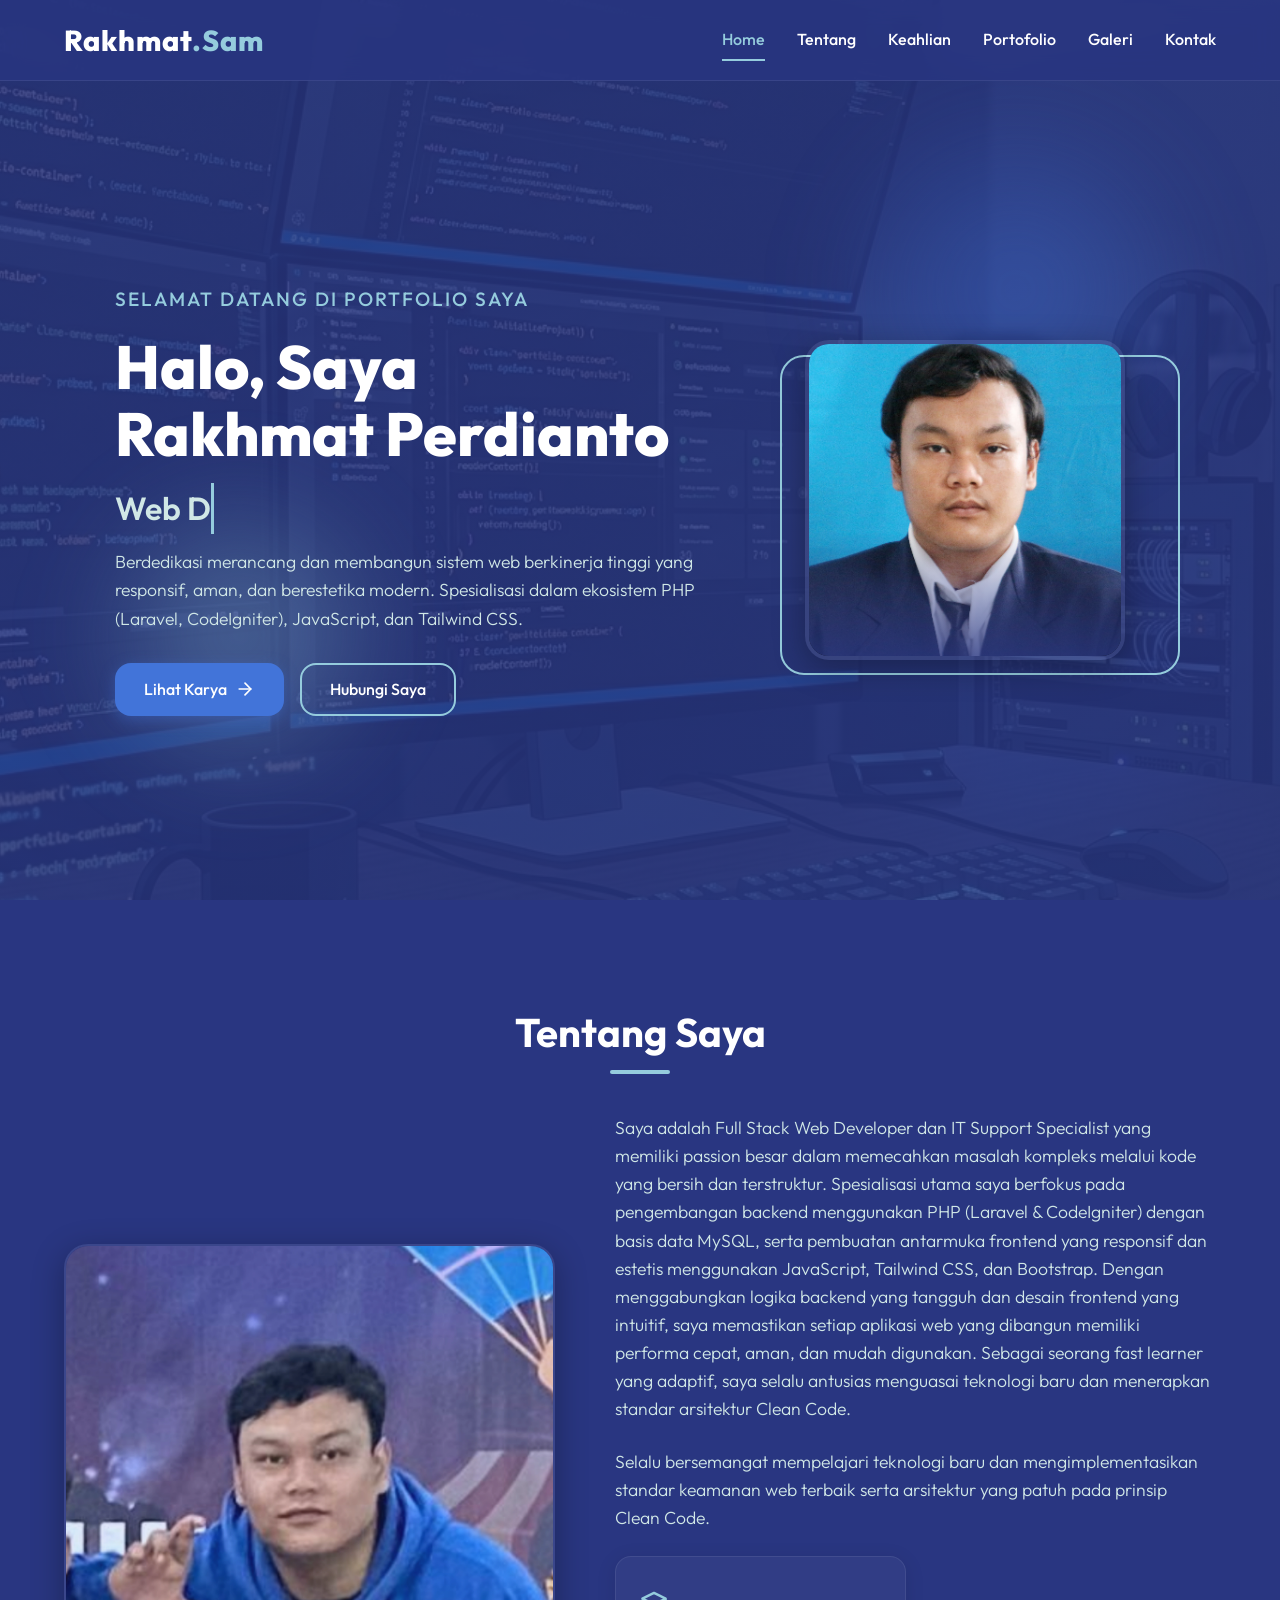
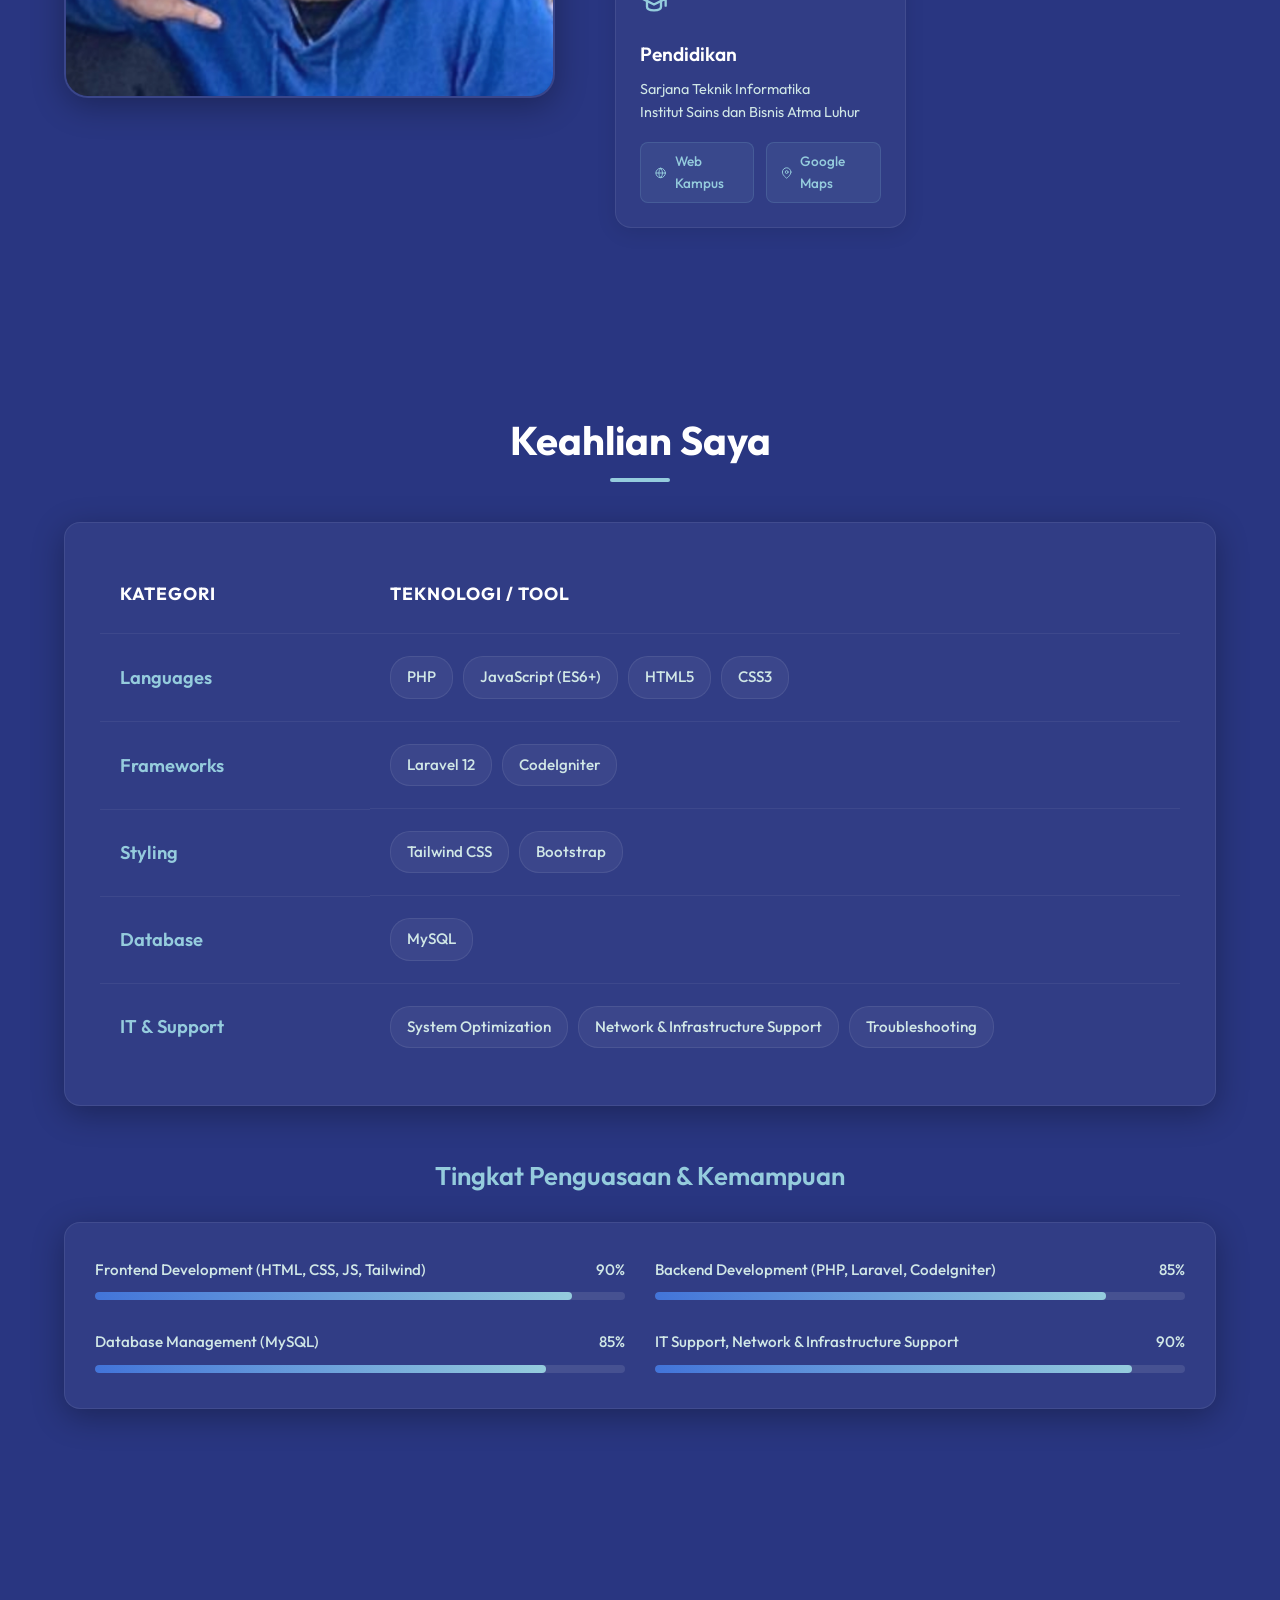
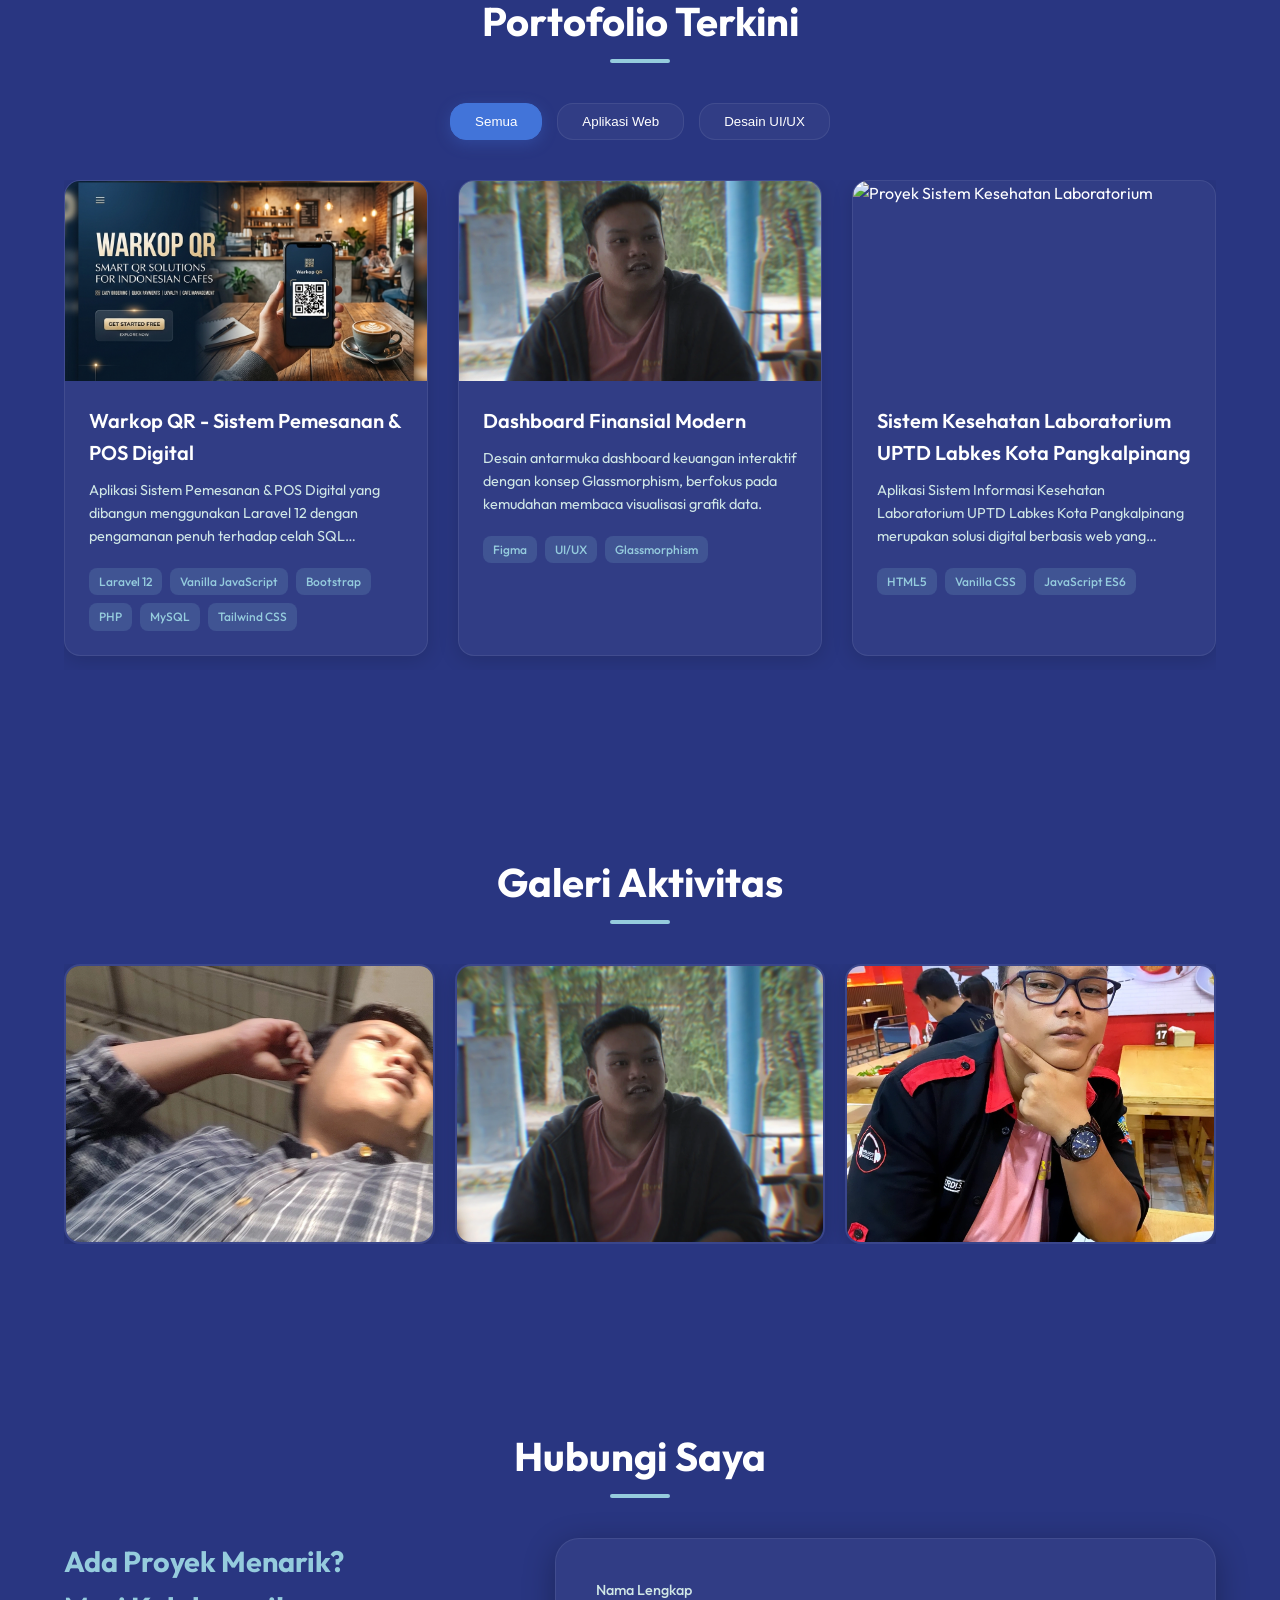
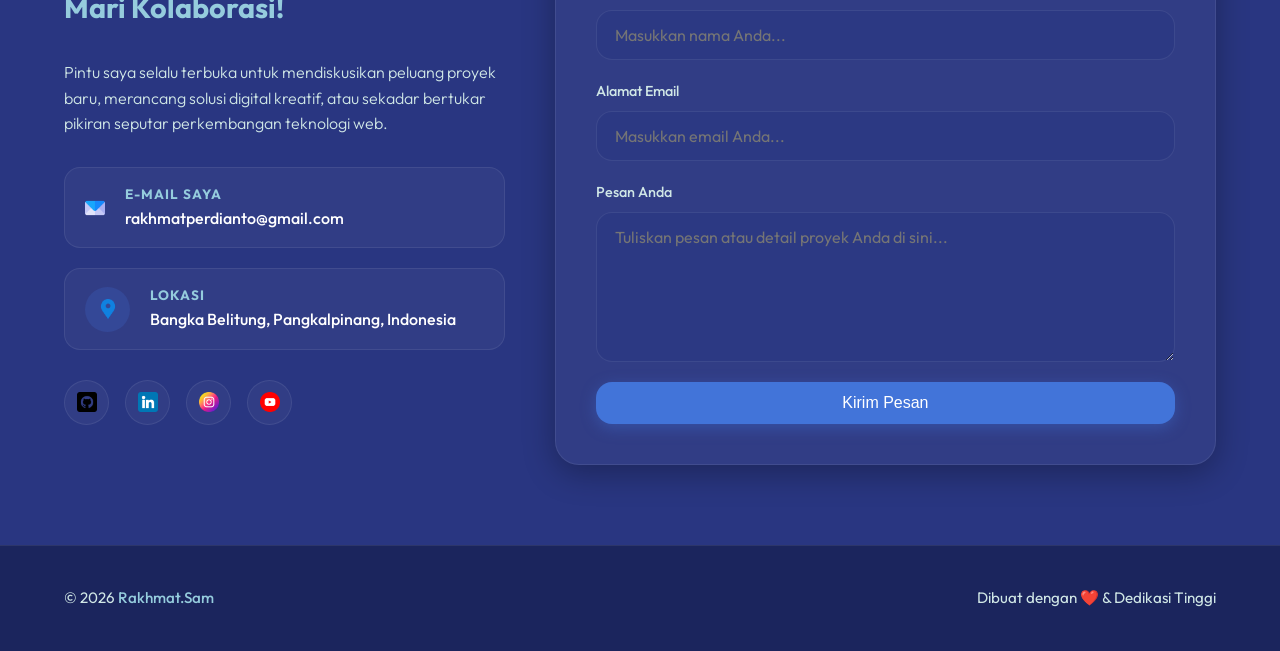
==== index.html @ f52a186e "Portfolio" ====
<!DOCTYPE html>
<html lang="id">

<head>
  <meta charset="UTF-8">
  <meta name="viewport" content="width=device-width, initial-scale=1.0">
  <title>Rakhmat Perdianto | Portfolio Premium</title>
  <meta name="description"
    content="Portfolio Web Profesional Fajar Santoso - Web Developer & UI/UX Designer dengan fokus pada pembuatan website interaktif, responsif, dan bernilai seni tinggi.">

  <!-- Referensi Stylesheet -->
  <link rel="stylesheet" href="style.css">
</head>

<body>

  <!-- ========================================================================
       HEADER / NAVIGATION BAR
       ======================================================================== -->
  <header class="navbar">
    <div class="container nav-container">
      <a href="#hero" class="nav-brand">Rakhmat<span>.Sam</span></a>

      <button class="menu-toggle" aria-label="Toggle navigation menu">
        <span></span>
        <span></span>
        <span></span>
      </button>

      <nav class="nav-links">
        <a href="#hero" class="nav-link active">Home</a>
        <a href="#about" class="nav-link">Tentang</a>
        <a href="#skills" class="nav-link">Keahlian</a>
        <a href="#portfolio" class="nav-link">Portofolio</a>
        <a href="#gallery" class="nav-link">Galeri</a>
        <a href="#contact" class="nav-link">Kontak</a>
      </nav>
    </div>
  </header>

  <main>
    <!-- ========================================================================
         HERO SECTION
         ======================================================================== -->
    <section id="hero" class="hero-section">
      <div class="hero-bg-glow-1"></div>
      <div class="hero-bg-glow-2"></div>

      <div class="container hero-content">
        <div class="hero-text">
          <span class="hero-greeting">Selamat Datang Di Portfolio Saya</span>
          <h1 class="hero-title">Halo, Saya<br>Rakhmat Perdianto</h1>

          <div class="hero-type-wrapper">
            <span class="typewriter"></span>
          </div>

          <p class="hero-subtitle">
            Berdedikasi merancang dan membangun sistem web berkinerja tinggi yang responsif, aman, dan berestetika
            modern. Spesialisasi dalam ekosistem PHP (Laravel, CodeIgniter), JavaScript, dan Tailwind CSS.
          </p>

          <div class="btn-group">
            <a href="#portfolio" class="btn btn-primary">
              Lihat Karya
              <svg width="20" height="20" viewBox="0 0 24 24" fill="none" stroke="currentColor" stroke-width="2"
                stroke-linecap="round" stroke-linejoin="round">
                <line x1="5" y1="12" x2="19" y2="12"></line>
                <polyline points="12 5 19 12 12 19"></polyline>
              </svg>
            </a>
            <a href="#contact" class="btn btn-outline">Hubungi Saya</a>
          </div>
        </div>

        <div class="hero-image-container">
          <div class="hero-image-wrapper">
            <!-- Foto Pribadi Utama -->
            <img src="foto_pribadi/2211500030.jpg" alt="Fajar Santoso - Foto Utama" class="hero-image" loading="eager">
          </div>
          <div class="hero-image-card-accent"></div>
        </div>
      </div>
    </section>

    <!-- ========================================================================
         ABOUT ME SECTION
         ======================================================================== -->
    <section id="about" class="section">
      <div class="container">
        <h2 class="section-title">Tentang Saya</h2>

        <div class="about-grid">
          <div class="about-img-wrapper">
            <!-- Foto Pribadi Pendukung 1 -->
            <img src="foto_pribadi/IMG_20250803_075342_629.webp" alt="Fajar Santoso - Foto Tentang Saya"
              class="about-image" loading="lazy">
          </div>

          <div class="about-details">
            <p class="about-desc">
              Saya adalah Full Stack Web Developer dan IT Support Specialist yang memiliki passion besar dalam
              memecahkan
              masalah kompleks melalui kode yang bersih dan terstruktur.

              Spesialisasi utama saya berfokus pada pengembangan backend menggunakan PHP (Laravel & CodeIgniter) dengan
              basis data MySQL, serta pembuatan antarmuka frontend yang responsif dan estetis menggunakan JavaScript,
              Tailwind CSS, dan Bootstrap.

              Dengan menggabungkan logika backend yang tangguh dan desain frontend yang intuitif, saya memastikan setiap
              aplikasi web yang dibangun memiliki performa cepat, aman, dan mudah digunakan. Sebagai seorang fast
              learner
              yang adaptif, saya selalu antusias menguasai teknologi baru dan menerapkan standar arsitektur Clean Code.
            </p>
            <p class="about-desc">
              Selalu bersemangat mempelajari teknologi baru dan mengimplementasikan standar keamanan web terbaik serta
              arsitektur yang patuh pada prinsip Clean Code.
            </p>

            <div class="info-cards">
              <div class="info-card">
                <div class="info-card-icon">
                  <svg width="28" height="28" viewBox="0 0 24 24" fill="none" stroke="currentColor" stroke-width="2"
                    stroke-linecap="round" stroke-linejoin="round">
                    <path d="M22 10v6M2 10l10-5 10 5-10 5z"></path>
                    <path d="M6 12v5c0 2 2 3 6 3s6-1 6-3v-5"></path>
                  </svg>
                </div>
                <h4>Pendidikan</h4>
                <p>Sarjana Teknik Informatika<br>Institut Sains dan Bisnis Atma Luhur</p>
                <div class="card-action-links">
                  <a href="https://www.atmaluhur.ac.id/" target="_blank" rel="noopener" class="btn-card-action">
                    <svg width="14" height="14" viewBox="0 0 24 24" fill="none" stroke="currentColor" stroke-width="2"
                      stroke-linecap="round" stroke-linejoin="round">
                      <circle cx="12" cy="12" r="10"></circle>
                      <line x1="2" y1="12" x2="22" y2="12"></line>
                      <path
                        d="M12 2a15.3 15.3 0 0 1 4 10 15.3 15.3 0 0 1-4 10 15.3 15.3 0 0 1-4-10 15.3 15.3 0 0 1 4-10z">
                      </path>
                    </svg>
                    Web Kampus
                  </a>
                  <a href="https://maps.app.goo.gl/hJBB8g4uRp77BDDi9?g_st=ac" target="_blank" rel="noopener"
                    class="btn-card-action">
                    <svg width="14" height="14" viewBox="0 0 24 24" fill="none" stroke="currentColor" stroke-width="2"
                      stroke-linecap="round" stroke-linejoin="round">
                      <path d="M21 10c0 7-9 13-9 13s-9-6-9-13a9 9 0 0 1 18 0z"></path>
                      <circle cx="12" cy="10" r="3"></circle>
                    </svg>
                    Google Maps
                  </a>
                </div>
              </div>
            </div>
          </div>
        </div>
      </div>
    </section>

    <!-- ========================================================================
         SKILLS SECTION
         ======================================================================== -->
    <section id="skills" class="section">
      <div class="container">
        <h2 class="section-title">Keahlian Saya</h2>

        <div class="skills-table-wrapper">
          <table class="skills-table">
            <thead>
              <tr>
                <th>Kategori</th>
                <th>Teknologi / Tool</th>
              </tr>
            </thead>
            <tbody>
              <tr>
                <td class="skill-category">Languages</td>
                <td class="skill-tools">
                  <span class="skill-badge">PHP</span>
                  <span class="skill-badge">JavaScript (ES6+)</span>
                  <span class="skill-badge">HTML5</span>
                  <span class="skill-badge">CSS3</span>
                </td>
              </tr>
              <tr>
                <td class="skill-category">Frameworks</td>
                <td class="skill-tools">
                  <span class="skill-badge">Laravel 12</span>
                  <span class="skill-badge">CodeIgniter</span>
                </td>
              </tr>
              <tr>
                <td class="skill-category">Styling</td>
                <td class="skill-tools">
                  <span class="skill-badge">Tailwind CSS</span>
                  <span class="skill-badge">Bootstrap</span>
                </td>
              </tr>
              <tr>
                <td class="skill-category">Database</td>
                <td class="skill-tools">
                  <span class="skill-badge">MySQL</span>
                </td>
              </tr>
              <tr>
                <td class="skill-category">IT & Support</td>
                <td class="skill-tools">
                  <span class="skill-badge">System Optimization</span>
                  <span class="skill-badge">Network & Infrastructure Support</span>
                  <span class="skill-badge">Troubleshooting</span>
                </td>
              </tr>
            </tbody>
          </table>
        </div>

        <!-- Sub-bagian 2: Tingkat Penguasaan & Kemampuan (Progress Bar kustom) -->
        <h3 class="skills-subtitle"
          style="margin-top: 50px; margin-bottom: 25px; font-size: 1.6rem; text-align: center; color: var(--accent); font-weight: 600;">
          Tingkat Penguasaan &amp; Kemampuan</h3>

        <div class="skills-progress-grid">
          <div class="skill-item">
            <div class="skill-info">
              <span>Frontend Development (HTML, CSS, JS, Tailwind)</span>
              <span>90%</span>
            </div>
            <div class="skill-bar">
              <div class="skill-progress" data-width="90%"></div>
            </div>
          </div>

          <div class="skill-item">
            <div class="skill-info">
              <span>Backend Development (PHP, Laravel, CodeIgniter)</span>
              <span>85%</span>
            </div>
            <div class="skill-bar">
              <div class="skill-progress" data-width="85%"></div>
            </div>
          </div>

          <div class="skill-item">
            <div class="skill-info">
              <span>Database Management (MySQL)</span>
              <span>85%</span>
            </div>
            <div class="skill-bar">
              <div class="skill-progress" data-width="85%"></div>
            </div>
          </div>

          <div class="skill-item">
            <div class="skill-info">
              <span>IT Support, Network &amp; Infrastructure Support</span>
              <span>90%</span>
            </div>
            <div class="skill-bar">
              <div class="skill-progress" data-width="90%"></div>
            </div>
          </div>
        </div>
      </div>
    </section>

    <!-- ========================================================================
         PORTFOLIO SECTION
         ======================================================================== -->
    <section id="portfolio" class="section">
      <div class="container">
        <h2 class="section-title">Portofolio Terkini</h2>

        <!-- Tombol Penyaring Kategori -->
        <div class="filter-container">
          <button class="filter-btn active" data-filter="all">Semua</button>
          <button class="filter-btn" data-filter="web">Aplikasi Web</button>
          <button class="filter-btn" data-filter="design">Desain UI/UX</button>
        </div>

        <!-- Grid Portofolio Wrapper dengan Overflow Aman -->
        <div class="portfolio-grid-wrapper">
          <div class="portfolio-grid">
            <!-- Kartu Proyek 1 -->
            <a href="project-detail.html?project=warkop-qr" class="portfolio-card show" data-category="web">
              <div class="portfolio-img-wrapper">
                <!-- Foto Pribadi Alternatif Web Projek 1 -->
                <img src="foto_pribadi/readme_banner.png" alt="Proyek Web E-Commerce" loading="lazy">
              </div>
              <div class="portfolio-info">
                <h3>Warkop QR - Sistem Pemesanan & POS Digital</h3>
                <p>Aplikasi Sistem Pemesanan & POS Digital yang dibangun menggunakan Laravel 12 dengan pengamanan penuh
                  terhadap
                  celah SQL Injection, CSRF Protection, Request Validation.</p>
                <div class="project-tags">
                  <span class="project-tag">Laravel 12</span>
                  <span class="project-tag">Vanilla JavaScript</span>
                  <span class="project-tag">Bootstrap</span>
                  <span class="project-tag">PHP</span>
                  <span class="project-tag">MySQL</span>
                  <span class="project-tag">Tailwind CSS</span>
                </div>
              </div>
            </a>

            <!-- Kartu Proyek 2 -->
            <a href="project-detail.html?project=dashboard-finansial" class="portfolio-card show"
              data-category="design">
              <div class="portfolio-img-wrapper">
                <!-- Foto Pribadi Alternatif UI Design 1 -->
                <img src="foto_pribadi/IMG_20260226_045149_015.webp" alt="Proyek UI/UX Dashboard Keuangan"
                  loading="lazy">
              </div>
              <div class="portfolio-info">
                <h3>Dashboard Finansial Modern</h3>
                <p>Desain antarmuka dashboard keuangan interaktif dengan konsep Glassmorphism, berfokus pada kemudahan
                  membaca visualisasi grafik data.</p>
                <div class="project-tags">
                  <span class="project-tag">Figma</span>
                  <span class="project-tag">UI/UX</span>
                  <span class="project-tag">Glassmorphism</span>
                </div>
              </div>
            </a>

            <!-- Kartu Proyek 3 -->
            <a href="project-detail.html?project=portal-berita" class="portfolio-card show" data-category="web">
              <div class="portfolio-img-wrapper">
                <!-- Foto Pribadi Alternatif Web Projek 2 -->
                <img src="foto_pribadi/halaman login.png" alt="Proyek Sistem Kesehatan Laboratorium" loading="lazy">
              </div>
              <div class="portfolio-info">
                <h3>Sistem Kesehatan Laboratorium UPTD Labkes Kota Pangkalpinang</h3>
                <p>Aplikasi Sistem Informasi Kesehatan Laboratorium UPTD Labkes Kota Pangkalpinang merupakan solusi
                  digital berbasis web yang dirancang untuk mengintegrasikan dan mengoptimalkan seluruh alur pelayanan
                  laboratorium kesehatan masyarakat. Sistem ini mengotomatisasi proses bisnis mulai dari pendaftaran
                  pasien/sampel, validasi spesimen, pemrosesan hasil pemeriksaan medis maupun laboratorium lingkungan,
                  hingga penerbitan Surat Hasil Pemeriksaan (LHP) secara akurat dan efisien. Dengan transparansi data
                  dan tata kelola yang terstruktur, aplikasi ini hadir untuk memangkas waktu tunggu, meminimalisir
                  risiko human error, serta meningkatkan mutu pelayanan publik kesehatan bagi masyarakat Kota
                  Pangkalpinang</p>
                <div class="project-tags">
                  <span class="project-tag">HTML5</span>
                  <span class="project-tag">Vanilla CSS</span>
                  <span class="project-tag">JavaScript ES6</span>
                </div>
              </div>
            </a>
          </div>
        </div>
      </div>
    </section>

    <!-- ========================================================================
         GALLERY SECTION (Foto Pribadi Tambahan & Interaktif)
         ======================================================================== -->
    <section id="gallery" class="section">
      <div class="container">
        <h2 class="section-title">Galeri Aktivitas</h2>

        <div class="gallery-grid-wrapper">
          <div class="gallery-grid">
            <!-- Galeri 1 -->
            <div class="gallery-item">
              <img src="foto_pribadi/IMG_20250705_055235_450.webp" alt="Fokus Kerja di Ruang Kreatif"
                class="gallery-img" loading="lazy">
              <div class="gallery-overlay">
                <p>Fokus Kerja di Ruang Kreatif</p>
              </div>
            </div>

            <!-- Galeri 2 -->
            <div class="gallery-item">
              <img src="foto_pribadi/IMG_20260226_045149_015.webp" alt="Menyusun Konsep Desain Antarmuka"
                class="gallery-img" loading="lazy">
              <div class="gallery-overlay">
                <p>Menyusun Konsep Desain Antarmuka</p>
              </div>
            </div>

            <!-- Galeri 3 -->
            <div class="gallery-item">
              <img src="foto_pribadi/IMG_20260315_021228_744.webp" alt="Eksperimen Pemrograman Berkelanjutan"
                class="gallery-img" loading="lazy">
              <div class="gallery-overlay">
                <p>Eksperimen Pemrograman Berkelanjutan</p>
              </div>
            </div>
          </div>
        </div>
      </div>
    </section>

    <!-- ========================================================================
         CONTACT SECTION
         ======================================================================== -->
    <section id="contact" class="section">
      <div class="container">
        <h2 class="section-title">Hubungi Saya</h2>

        <div class="contact-grid">
          <div class="contact-info">
            <h3 class="contact-info-title">Ada Proyek Menarik?<br>Mari Kolaborasi!</h3>
            <p class="contact-info-desc">
              Pintu saya selalu terbuka untuk mendiskusikan peluang proyek baru, merancang solusi digital kreatif, atau
              sekadar bertukar pikiran seputar perkembangan teknologi web.
            </p>

            <div class="contact-details">
              <div class="contact-detail-item">
                <img src="foto_pribadi/email.png" alt="Email" width="20" height="20" style="object-fit: contain;">
                <div class="contact-detail-text">
                  <a href="mailto:rakhmatperdianto@gmail.com" class="contact-detail-text">
                    <h5>E-mail Saya</h5>
                    <p>rakhmatperdianto@gmail.com</p>
                  </a>
                </div>
              </div>

              <div class="contact-detail-item">
                <div class="contact-detail-icon">
                  <img src="foto_pribadi/placeholder.png" alt="Lokasi" width="20" height="20"
                    style="object-fit: contain;">
                </div>
                <div class="location-links">
                  <a href="https://maps.app.goo.gl/MPfGCjgRLdBZgHBcA?g_st=ac" class="contact-detail-text">
                    <h5>Lokasi</h5>
                    <p>Bangka Belitung, Pangkalpinang, Indonesia</p>
                  </a>
                </div>
              </div>
            </div>

            <!-- Sosial Media Link -->
            <div class="social-links">
              <a href="https://github.com/" class="social-icon" aria-label="GitHub">
                <img src="foto_pribadi/github.png" alt="Github" width="20" height="20" style="object-fit: contain;">
              </a>
              <a href="#" class="social-icon" aria-label="LinkedIn">
                <img src="foto_pribadi/linkedin.png" alt="Linkedin" width="20" height="20" style="object-fit: contain;">
              </a>
              <a href="https://www.instagram.com/rhqmat_?igsh=MWM5MGdmaTc5aG1kMA==" class="social-icon"
                aria-label="Instagram">
                <img src="foto_pribadi/instagram.png" alt="Instagram" width="20" height="20"
                  style="object-fit: contain;">
              </a>
              <a href="https://youtube.com/@rakhmatperdianto7616?si=sywZYvvMX5NpZPnY" class="social-icon"
                aria-label="Youtube">
                <img src="foto_pribadi/youtube.png" alt="Youtube" width="20" height="20" style="object-fit: contain;">
              </a>
            </div>
          </div>

          <div class="contact-form-wrapper">
            <form class="contact-form">
              <div class="form-group">
                <label for="name">Nama Lengkap</label>
                <input type="text" id="name" class="form-control" placeholder="Masukkan nama Anda..." required>
              </div>

              <div class="form-group">
                <label for="email">Alamat Email</label>
                <input type="email" id="email" class="form-control" placeholder="Masukkan email Anda..." required>
              </div>

              <div class="form-group">
                <label for="message">Pesan Anda</label>
                <textarea id="message" class="form-control"
                  placeholder="Tuliskan pesan atau detail proyek Anda di sini..." required></textarea>
              </div>
              <button type="submit" class="btn btn-primary btn-submit">Kirim Pesan</button>
            </form>
          </div>
        </div>
      </div>
    </section>
  </main>

  <!-- ========================================================================
       FOOTER
       ======================================================================== -->
  <footer>
    <div class="container footer-content">
      <p class="footer-text">&copy; 2026 <span>Rakhmat.Sam</span></p>
      <p class="footer-text">Dibuat dengan ❤️ &amp; Dedikasi Tinggi</p>
    </div>
  </footer>

  <!-- Referensi Script JS -->
  <script src="script.js"></script>
</body>

</html>
---- style.css ----
@import url('https://fonts.googleapis.com/css2?family=Outfit:wght@300;400;500;600;700;800&display=swap');

/* ========================================================================
   DESAIN SISTEM & VARIABEL UTAMA
   ======================================================================== */
:root {
  --primary: #293681;
  --primary-rgb: 41, 54, 129;
  --secondary: #4274D9;
  --secondary-rgb: 66, 116, 217;
  --accent: #95CCDD;
  --accent-rgb: 149, 204, 221;
  --light: #D0E7E6;
  --light-rgb: 208, 231, 230;
  --white: #ffffff;
  --white-rgb: 255, 255, 255;
  --dark-blue: #0f153a;
  --dark-blue-rgb: 15, 21, 58;
  --card-bg: rgba(255, 255, 255, 0.04);
  --card-border: rgba(255, 255, 255, 0.08);
  --font-main: 'Outfit', sans-serif;
  --transition: all 0.3s cubic-bezier(0.4, 0, 0.2, 1);
  --border-radius-sm: 8px;
  --border-radius-md: 16px;
  --border-radius-lg: 24px;
  --box-shadow: 0 8px 32px 0 rgba(0, 0, 0, 0.3);
}

/* Reset Dasar */
*, *::before, *::after {
  box-sizing: border-box;
  margin: 0;
  padding: 0;
}

html {
  scroll-behavior: smooth;
  scroll-padding-top: 80px;
}

body {
  font-family: var(--font-main);
  background-color: var(--primary);
  background-image: linear-gradient(rgba(41, 54, 129, 0.85), rgba(41, 54, 129, 0.85)), url('foto_pribadi/latar_belakang_portfolio.png');
  background-size: cover;
  background-position: center;
  background-attachment: fixed;
  background-repeat: no-repeat;
  color: var(--white);
  line-height: 1.6;
  overflow-x: hidden;
}

a {
  text-decoration: none;
  color: inherit;
  transition: var(--transition);
}

ul {
  list-style: none;
}

img {
  max-width: 100%;
  height: auto;
  display: block;
}

/* Scrollbar Kustom */
::-webkit-scrollbar {
  width: 8px;
}
::-webkit-scrollbar-track {
  background: var(--primary);
}
::-webkit-scrollbar-thumb {
  background: var(--secondary);
  border-radius: var(--border-radius-sm);
}
::-webkit-scrollbar-thumb:hover {
  background: var(--accent);
}

/* Utilitas Global */
.container {
  max-width: 1200px;
  margin: 0 auto;
  padding: 0 24px;
}

.section {
  padding: 100px 0 80px 0;
}

.section-title {
  font-size: 2.5rem;
  font-weight: 700;
  text-align: center;
  margin-bottom: 50px;
  position: relative;
  color: var(--white);
}

.section-title::after {
  content: '';
  position: absolute;
  bottom: -10px;
  left: 50%;
  transform: translateX(-50%);
  width: 60px;
  height: 4px;
  background-color: var(--accent);
  border-radius: 2px;
}

.text-accent {
  color: var(--accent);
}

.btn {
  display: inline-flex;
  align-items: center;
  justify-content: center;
  padding: 12px 28px;
  font-weight: 500;
  border-radius: var(--border-radius-md);
  cursor: pointer;
  transition: var(--transition);
  font-size: 1rem;
  gap: 8px;
}

.btn-primary {
  background-color: var(--secondary);
  color: var(--white);
  border: 1px solid transparent;
  box-shadow: 0 4px 15px rgba(66, 116, 217, 0.4);
}

.btn-primary:hover {
  background-color: var(--accent);
  color: var(--dark-blue);
  box-shadow: 0 4px 15px rgba(149, 204, 221, 0.4);
  transform: translateY(-2px);
}

.btn-outline {
  background-color: transparent;
  color: var(--white);
  border: 2px solid var(--accent);
}

.btn-outline:hover {
  background-color: var(--accent);
  color: var(--dark-blue);
  transform: translateY(-2px);
}

/* ========================================================================
   NAVIGATION BAR
   ======================================================================== */
.navbar {
  position: fixed;
  top: 0;
  left: 0;
  width: 100%;
  background: rgba(41, 54, 129, 0.85);
  backdrop-filter: blur(12px);
  -webkit-backdrop-filter: blur(12px);
  border-bottom: 1px solid var(--card-border);
  z-index: 1000;
  transition: var(--transition);
}

.nav-container {
  display: flex;
  justify-content: space-between;
  align-items: center;
  height: 80px;
}

.nav-brand {
  font-size: 1.8rem;
  font-weight: 800;
  letter-spacing: 1px;
}

.nav-brand span {
  color: var(--accent);
}

.nav-links {
  display: flex;
  gap: 32px;
}

.nav-link {
  font-size: 1rem;
  font-weight: 500;
  position: relative;
  padding: 8px 0;
}

.nav-link::after {
  content: '';
  position: absolute;
  bottom: 0;
  left: 0;
  width: 0;
  height: 2px;
  background-color: var(--accent);
  transition: var(--transition);
}

.nav-link:hover::after,
.nav-link.active::after {
  width: 100%;
}

.nav-link:hover,
.nav-link.active {
  color: var(--accent);
}

.menu-toggle {
  display: none;
  flex-direction: column;
  gap: 6px;
  background: none;
  border: none;
  cursor: pointer;
  padding: 4px;
}

.menu-toggle span {
  display: block;
  width: 28px;
  height: 3px;
  background-color: var(--white);
  border-radius: 2px;
  transition: var(--transition);
}

/* ========================================================================
   HERO SECTION
   ======================================================================== */
.hero-section {
  min-height: 100vh;
  display: flex;
  align-items: center;
  position: relative;
  overflow: hidden;
  padding-top: 100px;
}

/* Ornamen Background */
.hero-bg-glow-1 {
  position: absolute;
  width: 400px;
  height: 400px;
  background: radial-gradient(circle, rgba(66, 116, 217, 0.4) 0%, rgba(0, 0, 0, 0) 70%);
  top: 10%;
  right: 5%;
  z-index: 1;
  pointer-events: none;
  filter: blur(40px);
}

.hero-bg-glow-2 {
  position: absolute;
  width: 350px;
  height: 350px;
  background: radial-gradient(circle, rgba(149, 204, 221, 0.35) 0%, rgba(0, 0, 0, 0) 70%);
  bottom: 10%;
  left: 5%;
  z-index: 1;
  pointer-events: none;
  filter: blur(40px);
}

.hero-content {
  display: grid;
  grid-template-columns: 1.2fr 0.8fr;
  align-items: center;
  gap: 50px;
  position: relative;
  z-index: 2;
}

.hero-text {
  display: flex;
  flex-direction: column;
  gap: 20px;
}

.hero-greeting {
  font-size: 1.2rem;
  font-weight: 500;
  color: var(--accent);
  letter-spacing: 2px;
  text-transform: uppercase;
}

.hero-title {
  font-size: 3.8rem;
  font-weight: 800;
  line-height: 1.1;
  color: var(--white);
}

.hero-type-wrapper {
  font-size: 2rem;
  font-weight: 600;
  height: 40px;
  display: flex;
  align-items: center;
}

.typewriter {
  border-right: 3px solid var(--accent);
  white-space: nowrap;
  animation: blink 0.75s step-end infinite;
  color: var(--light);
}

.hero-subtitle {
  font-size: 1.1rem;
  color: var(--light);
  max-width: 600px;
  font-weight: 300;
}

.btn-group {
  display: flex;
  gap: 16px;
  margin-top: 10px;
}

/* Foto Utama Hero */
.hero-image-container {
  display: flex;
  justify-content: center;
  align-items: center;
  position: relative;
}

.hero-image-wrapper {
  position: relative;
  width: 320px;
  height: 320px;
  border-radius: var(--border-radius-lg);
  overflow: hidden;
  box-shadow: var(--box-shadow);
  border: 4px solid var(--card-border);
}

.hero-image-wrapper::before {
  content: '';
  position: absolute;
  inset: 0;
  background: linear-gradient(to bottom, transparent 60%, rgba(41, 54, 129, 0.8) 100%);
  z-index: 1;
}

.hero-image {
  width: 100%;
  height: 100%;
  object-fit: cover;
  transition: var(--transition);
}

.hero-image-wrapper:hover .hero-image {
  transform: scale(1.08);
}

.hero-image-card-accent {
  position: absolute;
  width: 100%;
  height: 100%;
  border: 2px solid var(--accent);
  border-radius: var(--border-radius-lg);
  top: 15px;
  left: 15px;
  z-index: -1;
  transition: var(--transition);
}

.hero-image-container:hover .hero-image-card-accent {
  top: 8px;
  left: 8px;
}

/* ========================================================================
   ABOUT ME SECTION
   ======================================================================== */
.about-grid {
  display: grid;
  grid-template-columns: 0.9fr 1.1fr;
  gap: 60px;
  align-items: center;
}

.about-img-wrapper {
  position: relative;
  border-radius: var(--border-radius-lg);
  overflow: hidden;
  box-shadow: var(--box-shadow);
  border: 2px solid var(--card-border);
}

.about-img-wrapper::before {
  content: '';
  position: absolute;
  inset: 0;
  background: rgba(66, 116, 217, 0.15);
  transition: var(--transition);
}

.about-img-wrapper:hover::before {
  background: transparent;
}

.about-image {
  width: 100%;
  height: 450px;
  object-fit: cover;
}

.about-details {
  display: flex;
  flex-direction: column;
  gap: 24px;
}

.about-desc {
  font-size: 1.1rem;
  color: var(--light);
  font-weight: 300;
}

.info-cards {
  display: grid;
  grid-template-columns: repeat(2, 1fr);
  gap: 20px;
}

.info-card {
  background: var(--card-bg);
  border: 1px solid var(--card-border);
  padding: 24px;
  border-radius: var(--border-radius-md);
  box-shadow: 0 4px 20px rgba(0, 0, 0, 0.1);
  transition: var(--transition);
}

.info-card:hover {
  transform: translateY(-5px);
  border-color: var(--accent);
  background: rgba(255, 255, 255, 0.06);
}

.info-card-icon {
  font-size: 1.8rem;
  color: var(--accent);
  margin-bottom: 12px;
}

.info-card h4 {
  font-size: 1.2rem;
  font-weight: 600;
  margin-bottom: 8px;
}

.info-card p {
  font-size: 0.9rem;
  color: var(--light);
}

.card-action-links {
  display: flex;
  gap: 12px;
  margin-top: 18px;
}

.btn-card-action {
  display: inline-flex;
  align-items: center;
  gap: 8px;
  font-size: 0.85rem;
  font-weight: 500;
  color: var(--accent);
  background: rgba(149, 204, 221, 0.08);
  border: 1px solid rgba(149, 204, 221, 0.15);
  padding: 8px 14px;
  border-radius: var(--border-radius-sm);
  transition: var(--transition);
}

.btn-card-action svg {
  transition: var(--transition);
}

.btn-card-action:hover {
  background-color: var(--secondary);
  border-color: var(--secondary);
  color: var(--white);
  transform: translateY(-2px);
  box-shadow: 0 4px 12px rgba(66, 116, 217, 0.3);
}

.btn-card-action:hover svg {
  transform: scale(1.1);
}

/* ========================================================================
   SKILLS SECTION
   ======================================================================== */
/* ========================================================================
   SKILLS SECTION (Tabel Keahlian Premium)
   ======================================================================== */
.skills-table-wrapper {
  width: 100%;
  overflow-x: auto; /* Pengaman agar tabel tidak terpotong pada layar kecil */
  background: var(--card-bg);
  border: 1px solid var(--card-border);
  border-radius: var(--border-radius-md);
  padding: 35px;
  box-shadow: var(--box-shadow);
}

.skills-table {
  width: 100%;
  border-collapse: collapse;
  text-align: left;
}

.skills-table th, 
.skills-table td {
  padding: 22px 20px;
  border-bottom: 1px solid rgba(255, 255, 255, 0.06);
}

.skills-table th {
  font-size: 1.1rem;
  font-weight: 700;
  color: var(--white);
  text-transform: uppercase;
  letter-spacing: 1px;
  padding-bottom: 25px;
}

.skills-table tbody tr {
  opacity: 0;
  transform: translateY(20px);
  transition: opacity 0.6s cubic-bezier(0.4, 0, 0.2, 1), transform 0.6s cubic-bezier(0.4, 0, 0.2, 1);
}

.skills-table tbody tr.animate {
  opacity: 1;
  transform: translateY(0);
}

.skills-table tr:last-child td {
  border-bottom: none;
}

.skill-category {
  font-size: 1.15rem;
  font-weight: 600;
  color: var(--accent);
  width: 25%;
  white-space: nowrap;
}

.skill-tools {
  display: flex;
  flex-wrap: wrap;
  gap: 10px;
}

.skill-badge {
  background: rgba(255, 255, 255, 0.05);
  border: 1px solid rgba(255, 255, 255, 0.08);
  color: var(--light);
  padding: 8px 16px;
  border-radius: 20px; /* Sudut membulat yang konsisten */
  font-size: 0.95rem;
  font-weight: 500;
  transition: var(--transition);
  cursor: default;
}

.skill-badge:hover {
  background-color: var(--secondary);
  border-color: var(--secondary);
  color: var(--white);
  transform: translateY(-3px);
  box-shadow: 0 4px 15px rgba(66, 116, 217, 0.4);
}

/* Progress Bar Kustom */
.skills-progress-grid {
  display: grid;
  grid-template-columns: repeat(2, 1fr);
  gap: 30px;
  background: var(--card-bg);
  border: 1px solid var(--card-border);
  padding: 35px 30px;
  border-radius: var(--border-radius-md);
  box-shadow: var(--box-shadow);
}

.skill-item {
  display: flex;
  flex-direction: column;
  gap: 10px;
}

.skill-info {
  display: flex;
  justify-content: space-between;
  font-size: 0.95rem;
  font-weight: 500;
  color: var(--light);
}

.skill-bar {
  height: 8px;
  background-color: rgba(255, 255, 255, 0.1);
  border-radius: 4px;
  overflow: hidden;
}

.skill-progress {
  height: 100%;
  background: linear-gradient(to right, var(--secondary), var(--accent));
  border-radius: 4px;
  width: 0;
  transition: width 1.5s cubic-bezier(0.1, 0.8, 0.2, 1);
}

@media (max-width: 768px) {
  .skills-progress-grid {
    grid-template-columns: 1fr;
    padding: 25px 20px;
  }
}

/* ========================================================================
   PORTFOLIO SECTION
   ======================================================================== */
.filter-container {
  display: flex;
  justify-content: center;
  gap: 15px;
  margin-bottom: 40px;
}

.filter-btn {
  background: var(--card-bg);
  border: 1px solid var(--card-border);
  color: var(--white);
  padding: 10px 24px;
  border-radius: var(--border-radius-md);
  cursor: pointer;
  font-weight: 500;
  transition: var(--transition);
}

.filter-btn:hover,
.filter-btn.active {
  background-color: var(--secondary);
  border-color: var(--secondary);
  color: var(--white);
  box-shadow: 0 4px 15px rgba(66, 116, 217, 0.3);
}

.portfolio-grid-wrapper {
  overflow-x: auto; /* Mencegah terpotong pada perangkat layar sangat kecil */
  padding-bottom: 15px;
}

.portfolio-grid {
  display: grid;
  grid-template-columns: repeat(3, 1fr);
  gap: 30px;
}

.portfolio-card {
  background: var(--card-bg);
  border: 1px solid var(--card-border);
  border-radius: var(--border-radius-md);
  overflow: hidden;
  box-shadow: 0 4px 20px rgba(0, 0, 0, 0.15);
  transition: var(--transition);
  opacity: 1;
  transform: scale(1);
}

.portfolio-card.hide {
  display: none;
}

.portfolio-card.show {
  animation: fadeInCard 0.4s ease forwards;
}

.portfolio-card:hover {
  transform: translateY(-8px);
  border-color: var(--accent);
  box-shadow: 0 8px 30px rgba(0, 0, 0, 0.3);
}

.portfolio-img-wrapper {
  position: relative;
  height: 200px;
  overflow: hidden;
}

.portfolio-img-wrapper img {
  width: 100%;
  height: 100%;
  object-fit: cover;
  transition: var(--transition);
}

.portfolio-card:hover .portfolio-img-wrapper img {
  transform: scale(1.08);
}

.portfolio-info {
  padding: 24px;
}

.portfolio-info h3 {
  font-size: 1.25rem;
  font-weight: 600;
  margin-bottom: 10px;
  color: var(--white);
}

.portfolio-info p {
  font-size: 0.9rem;
  color: var(--light);
  margin-bottom: 20px;
  display: -webkit-box;
  -webkit-line-clamp: 3;
  -webkit-box-orient: vertical;
  overflow: hidden;
}

.project-tags {
  display: flex;
  flex-wrap: wrap;
  gap: 8px;
}

.project-tag {
  background: rgba(149, 204, 221, 0.15);
  color: var(--accent);
  padding: 4px 10px;
  border-radius: var(--border-radius-sm);
  font-size: 0.75rem;
  font-weight: 500;
}

@keyframes fadeInCard {
  from {
    opacity: 0;
    transform: scale(0.9);
  }
  to {
    opacity: 1;
    transform: scale(1);
  }
}

/* ========================================================================
   GALLERY SECTION (Foto Tambahan Pribadi)
   ======================================================================== */
.gallery-grid-wrapper {
  overflow-x: auto;
}

.gallery-grid {
  display: grid;
  grid-template-columns: repeat(3, 1fr);
  gap: 20px;
}

.gallery-item {
  position: relative;
  height: 280px;
  border-radius: var(--border-radius-md);
  overflow: hidden;
  border: 2px solid var(--card-border);
  box-shadow: 0 4px 20px rgba(0, 0, 0, 0.2);
  cursor: pointer;
  transition: var(--transition);
}

.gallery-item:hover {
  transform: scale(1.02);
  border-color: var(--accent);
  box-shadow: 0 8px 30px rgba(0, 0, 0, 0.4);
}

.gallery-img {
  width: 100%;
  height: 100%;
  object-fit: cover;
  transition: var(--transition);
}

.gallery-item:hover .gallery-img {
  transform: scale(1.06);
}

.gallery-overlay {
  position: absolute;
  inset: 0;
  background: linear-gradient(to top, rgba(41, 54, 129, 0.9) 0%, rgba(0, 0, 0, 0) 100%);
  display: flex;
  align-items: flex-end;
  padding: 20px;
  opacity: 0;
  transition: var(--transition);
}

.gallery-item:hover .gallery-overlay {
  opacity: 1;
}

.gallery-overlay p {
  font-size: 0.95rem;
  font-weight: 600;
  color: var(--white);
  transform: translateY(10px);
  transition: var(--transition);
}

.gallery-item:hover .gallery-overlay p {
  transform: translateY(0);
}

/* ========================================================================
   CONTACT SECTION
   ======================================================================== */
.contact-grid {
  display: grid;
  grid-template-columns: 0.8fr 1.2fr;
  gap: 50px;
}

.contact-info {
  display: flex;
  flex-direction: column;
  gap: 30px;
}

.contact-info-title {
  font-size: 1.8rem;
  font-weight: 700;
  color: var(--accent);
}

.contact-info-desc {
  color: var(--light);
  font-weight: 300;
}

.contact-details {
  display: flex;
  flex-direction: column;
  gap: 20px;
}

.contact-detail-item {
  display: flex;
  align-items: center;
  gap: 20px;
  background: var(--card-bg);
  padding: 16px 20px;
  border-radius: var(--border-radius-md);
  border: 1px solid var(--card-border);
}

.contact-detail-icon {
  font-size: 1.5rem;
  color: var(--accent);
  display: flex;
  align-items: center;
  justify-content: center;
  width: 45px;
  height: 45px;
  background: rgba(66, 116, 217, 0.2);
  border-radius: 50%;
}

.contact-detail-text h5 {
  font-size: 0.85rem;
  color: var(--accent);
  text-transform: uppercase;
  letter-spacing: 1px;
}

.contact-detail-text p {
  font-size: 1rem;
  font-weight: 500;
}

.social-links {
  display: flex;
  gap: 16px;
}

.social-icon {
  display: flex;
  align-items: center;
  justify-content: center;
  width: 45px;
  height: 45px;
  background: var(--card-bg);
  border: 1px solid var(--card-border);
  border-radius: 50%;
  font-size: 1.2rem;
  transition: var(--transition);
}

.social-icon:hover {
  background-color: var(--secondary);
  color: var(--white);
  transform: translateY(-3px);
  box-shadow: 0 4px 15px rgba(66, 116, 217, 0.4);
}

/* Formulir Kontak */
.contact-form-wrapper {
  background: var(--card-bg);
  border: 1px solid var(--card-border);
  padding: 40px;
  border-radius: var(--border-radius-lg);
  box-shadow: var(--box-shadow);
}

.contact-form {
  display: flex;
  flex-direction: column;
  gap: 20px;
}

.form-group {
  display: flex;
  flex-direction: column;
  gap: 8px;
}

.form-group label {
  font-size: 0.9rem;
  font-weight: 500;
  color: var(--light);
}

.form-control {
  background: rgba(41, 54, 129, 0.5);
  border: 1.5px solid var(--card-border);
  border-radius: var(--border-radius-md);
  padding: 14px 18px;
  font-family: var(--font-main);
  font-size: 1rem;
  color: var(--white);
  transition: var(--transition);
}

.form-control:focus {
  outline: none;
  border-color: var(--accent);
  box-shadow: 0 0 10px rgba(149, 204, 221, 0.2);
}

textarea.form-control {
  resize: vertical;
  min-height: 150px;
}

.btn-submit {
  width: 100%;
  border: none;
}

/* ========================================================================
   MODAL LIGHTBOX GALERI
   ======================================================================== */
.modal-overlay {
  position: fixed;
  inset: 0;
  background-color: rgba(15, 21, 58, 0.85);
  backdrop-filter: blur(8px);
  -webkit-backdrop-filter: blur(8px);
  z-index: 2000;
  display: flex;
  align-items: center;
  justify-content: center;
  opacity: 0;
  pointer-events: none;
  transition: var(--transition);
}

.modal-overlay.active {
  opacity: 1;
  pointer-events: all;
}

.modal-container {
  position: relative;
  max-width: 80%;
  max-height: 80%;
  transform: scale(0.9);
  transition: var(--transition);
}

.modal-overlay.active .modal-container {
  transform: scale(1);
}

.modal-img {
  width: 100%;
  height: auto;
  max-height: 80vh;
  object-fit: contain;
  border-radius: var(--border-radius-md);
  border: 3px solid var(--card-border);
  box-shadow: 0 15px 50px rgba(0, 0, 0, 0.5);
}

.modal-close {
  position: absolute;
  top: -45px;
  right: 0;
  background: none;
  border: none;
  color: var(--white);
  font-size: 2rem;
  cursor: pointer;
  transition: var(--transition);
}

.modal-close:hover {
  color: var(--accent);
  transform: scale(1.1);
}

/* ========================================================================
   FOOTER SECTION
   ======================================================================== */
footer {
  border-top: 1px solid var(--card-border);
  padding: 40px 0;
  background-color: rgba(15, 21, 58, 0.5);
}

.footer-content {
  display: flex;
  justify-content: space-between;
  align-items: center;
  flex-wrap: wrap;
  gap: 20px;
}

.footer-text {
  font-size: 0.95rem;
  color: var(--light);
}

.footer-text span {
  color: var(--accent);
  font-weight: 500;
}

/* ========================================================================
   KEYFRAMES ANIMATION
   ======================================================================== */
@keyframes blink {
  from, to { border-color: transparent }
  50% { border-color: var(--accent); }
}

/* ========================================================================
   RESPONSIVITAS MEDIA QUERIES
   ======================================================================== */
@media (max-width: 1024px) {
  .hero-title {
    font-size: 3rem;
  }
  
  .hero-type-wrapper {
    font-size: 1.7rem;
  }
  
  .about-grid {
    grid-template-columns: 1fr;
    gap: 40px;
  }
  
  .about-image {
    height: 380px;
  }
  
  .skills-grid {
    grid-template-columns: repeat(2, 1fr);
  }
  
  .portfolio-grid {
    grid-template-columns: repeat(2, 1fr);
  }
  
  .gallery-grid {
    grid-template-columns: repeat(2, 1fr);
  }
  
  .contact-grid {
    grid-template-columns: 1fr;
    gap: 40px;
  }
}

@media (max-width: 768px) {
  .section {
    padding: 80px 0 60px 0;
  }
  
  .section-title {
    font-size: 2rem;
  }

  /* Hamburger Menu */
  .menu-toggle {
    display: flex;
  }
  
  .nav-links {
    position: fixed;
    top: 80px;
    left: -100%;
    width: 100%;
    height: calc(100vh - 80px);
    background-color: var(--primary);
    flex-direction: column;
    align-items: center;
    padding-top: 50px;
    gap: 40px;
    transition: var(--transition);
    border-top: 1px solid var(--card-border);
  }
  
  .nav-links.show {
    left: 0;
  }
  
  .nav-link {
    font-size: 1.2rem;
  }

  .hero-content {
    grid-template-columns: 1fr;
    gap: 40px;
    text-align: center;
  }
  
  .hero-text {
    order: 2;
  }
  
  .hero-image-container {
    order: 1;
  }
  
  .hero-subtitle {
    margin: 0 auto;
  }
  
  .btn-group {
    justify-content: center;
  }
  
  .skills-grid {
    grid-template-columns: 1fr;
  }
  
  .portfolio-grid {
    grid-template-columns: 1fr;
  }
  
  .gallery-grid {
    grid-template-columns: 1fr;
  }
  
  .footer-content {
    flex-direction: column;
    text-align: center;
  }
}

@media (max-width: 480px) {
  .hero-title {
    font-size: 2.3rem;
  }
  
  .hero-type-wrapper {
    font-size: 1.3rem;
    height: 30px;
  }
  
  .hero-image-wrapper {
    width: 250px;
    height: 250px;
  }
  
  .info-cards {
    grid-template-columns: 1fr;
  }
  
  .contact-form-wrapper {
    padding: 24px;
  }
}

/* ========================================================================
   PROJECT DETAIL PAGE (Halaman Detail Proyek Premium)
   ======================================================================== */
.project-detail-body {
  background-color: transparent;
  min-height: 100vh;
  padding-top: 120px; /* Jarak atas agar tidak tertutup header */
  padding-bottom: 80px;
}

.detail-nav {
  margin-bottom: 40px;
}

.btn-back {
  display: inline-flex;
  align-items: center;
  gap: 8px;
  color: var(--accent);
  font-weight: 500;
  font-size: 1rem;
  transition: var(--transition);
}

.btn-back svg {
  transition: var(--transition);
}

.btn-back:hover {
  color: var(--white);
}

.btn-back:hover svg {
  transform: translateX(-5px);
}

.project-detail-grid {
  display: grid;
  grid-template-columns: 1.3fr 0.7fr;
  gap: 40px;
  margin-bottom: 60px;
}

.project-main-info {
  display: flex;
  flex-direction: column;
  gap: 35px;
}

.project-banner-wrapper {
  width: 100%;
  border-radius: var(--border-radius-lg);
  overflow: hidden;
  border: 3px solid var(--card-border);
  box-shadow: var(--box-shadow);
  background: rgba(0, 0, 0, 0.2);
}

.project-banner-wrapper img {
  width: 100%;
  height: auto;
  max-height: 480px;
  object-fit: cover;
  display: block;
}

.project-title-large {
  font-size: 2.5rem;
  font-weight: 800;
  color: var(--white);
  line-height: 1.2;
}

.project-section-title {
  font-size: 1.5rem;
  font-weight: 700;
  color: var(--accent);
  margin-bottom: 15px;
  position: relative;
  display: inline-block;
}

.project-section-title::after {
  content: '';
  position: absolute;
  bottom: -6px;
  left: 0;
  width: 45px;
  height: 3px;
  background-color: var(--secondary);
  border-radius: 2px;
}

.project-description-text {
  font-size: 1.05rem;
  color: var(--light);
  font-weight: 300;
  line-height: 1.7;
}

.project-features-list {
  display: flex;
  flex-direction: column;
  gap: 12px;
  margin-top: 15px;
}

.project-feature-item {
  display: flex;
  align-items: flex-start;
  gap: 12px;
  font-size: 1.05rem;
  color: var(--light);
}

.project-feature-item svg {
  color: var(--accent);
  flex-shrink: 0;
  margin-top: 5px;
}

/* Sidebar Meta Card */
.project-sidebar {
  display: flex;
  flex-direction: column;
  gap: 30px;
}

.project-meta-card {
  background: var(--card-bg);
  border: 1px solid var(--card-border);
  border-radius: var(--border-radius-lg);
  padding: 35px;
  box-shadow: var(--box-shadow);
  display: flex;
  flex-direction: column;
  gap: 28px;
  position: sticky;
  top: 120px; /* Menjaga agar widget melayang saat di-scroll */
}

.meta-item {
  display: flex;
  flex-direction: column;
  gap: 6px;
}

.meta-label {
  font-size: 0.8rem;
  color: var(--accent);
  text-transform: uppercase;
  letter-spacing: 1.5px;
  font-weight: 700;
}

.meta-value {
  font-size: 1.1rem;
  color: var(--white);
  font-weight: 500;
}

.project-links-group {
  display: flex;
  flex-direction: column;
  gap: 14px;
  margin-top: 10px;
}

.btn-project-link {
  width: 100%;
}

@media (max-width: 992px) {
  .project-detail-grid {
    grid-template-columns: 1fr;
    gap: 40px;
  }
  
  .project-meta-card {
    position: relative;
    top: 0;
    padding: 25px;
  }
  
  .project-title-large {
    font-size: 2rem;
  }
}
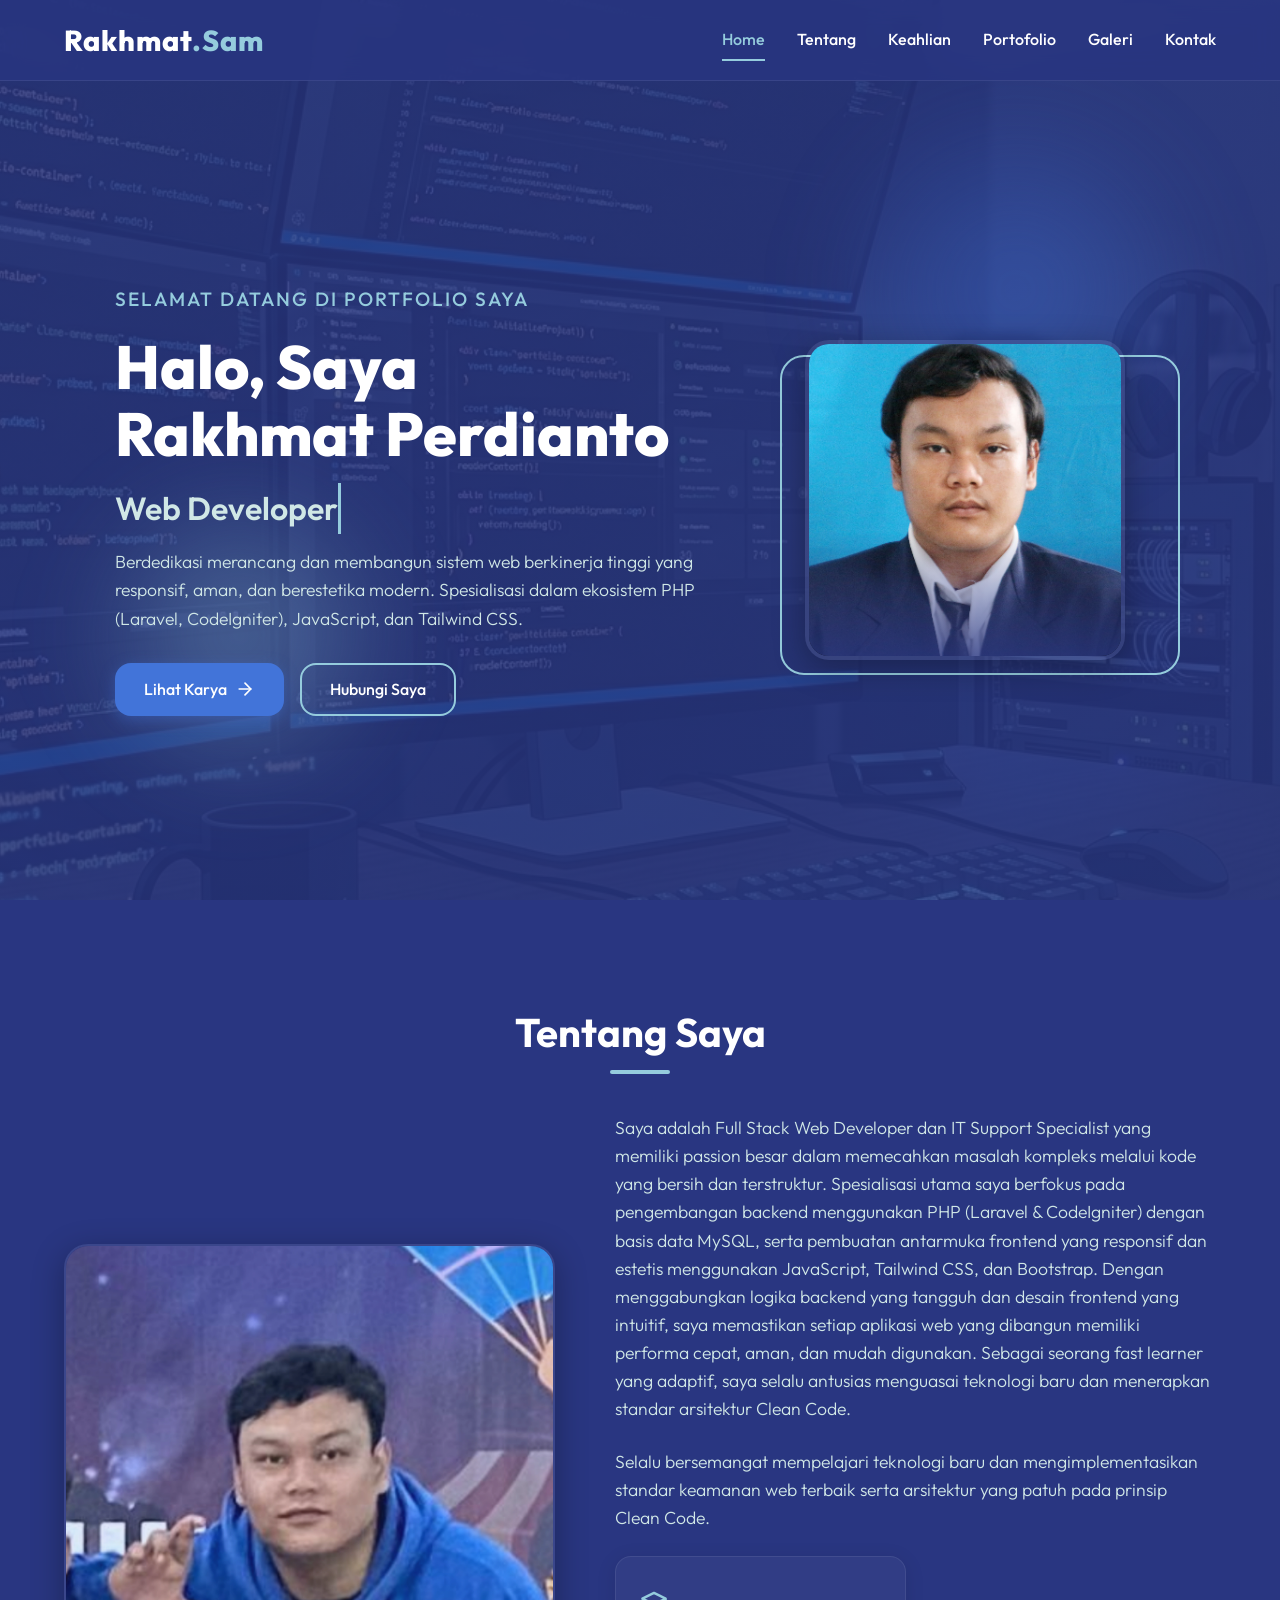
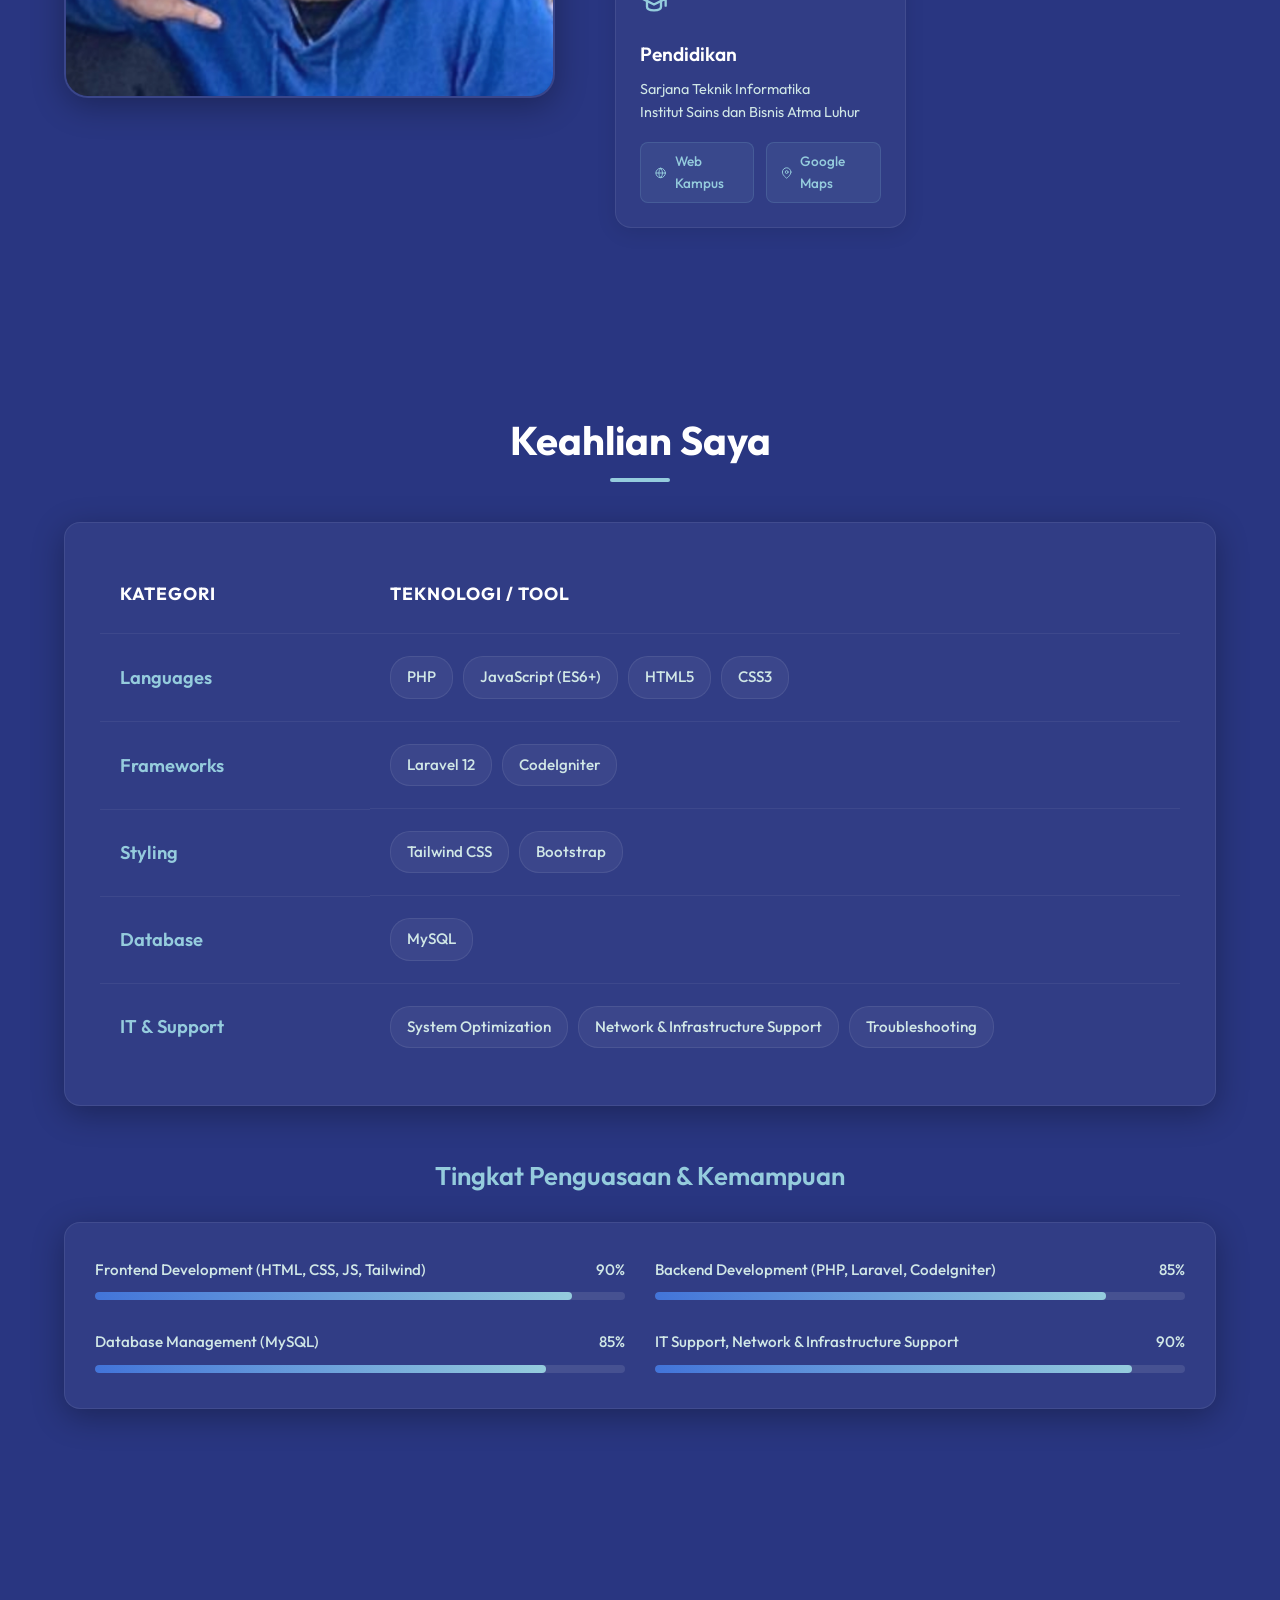
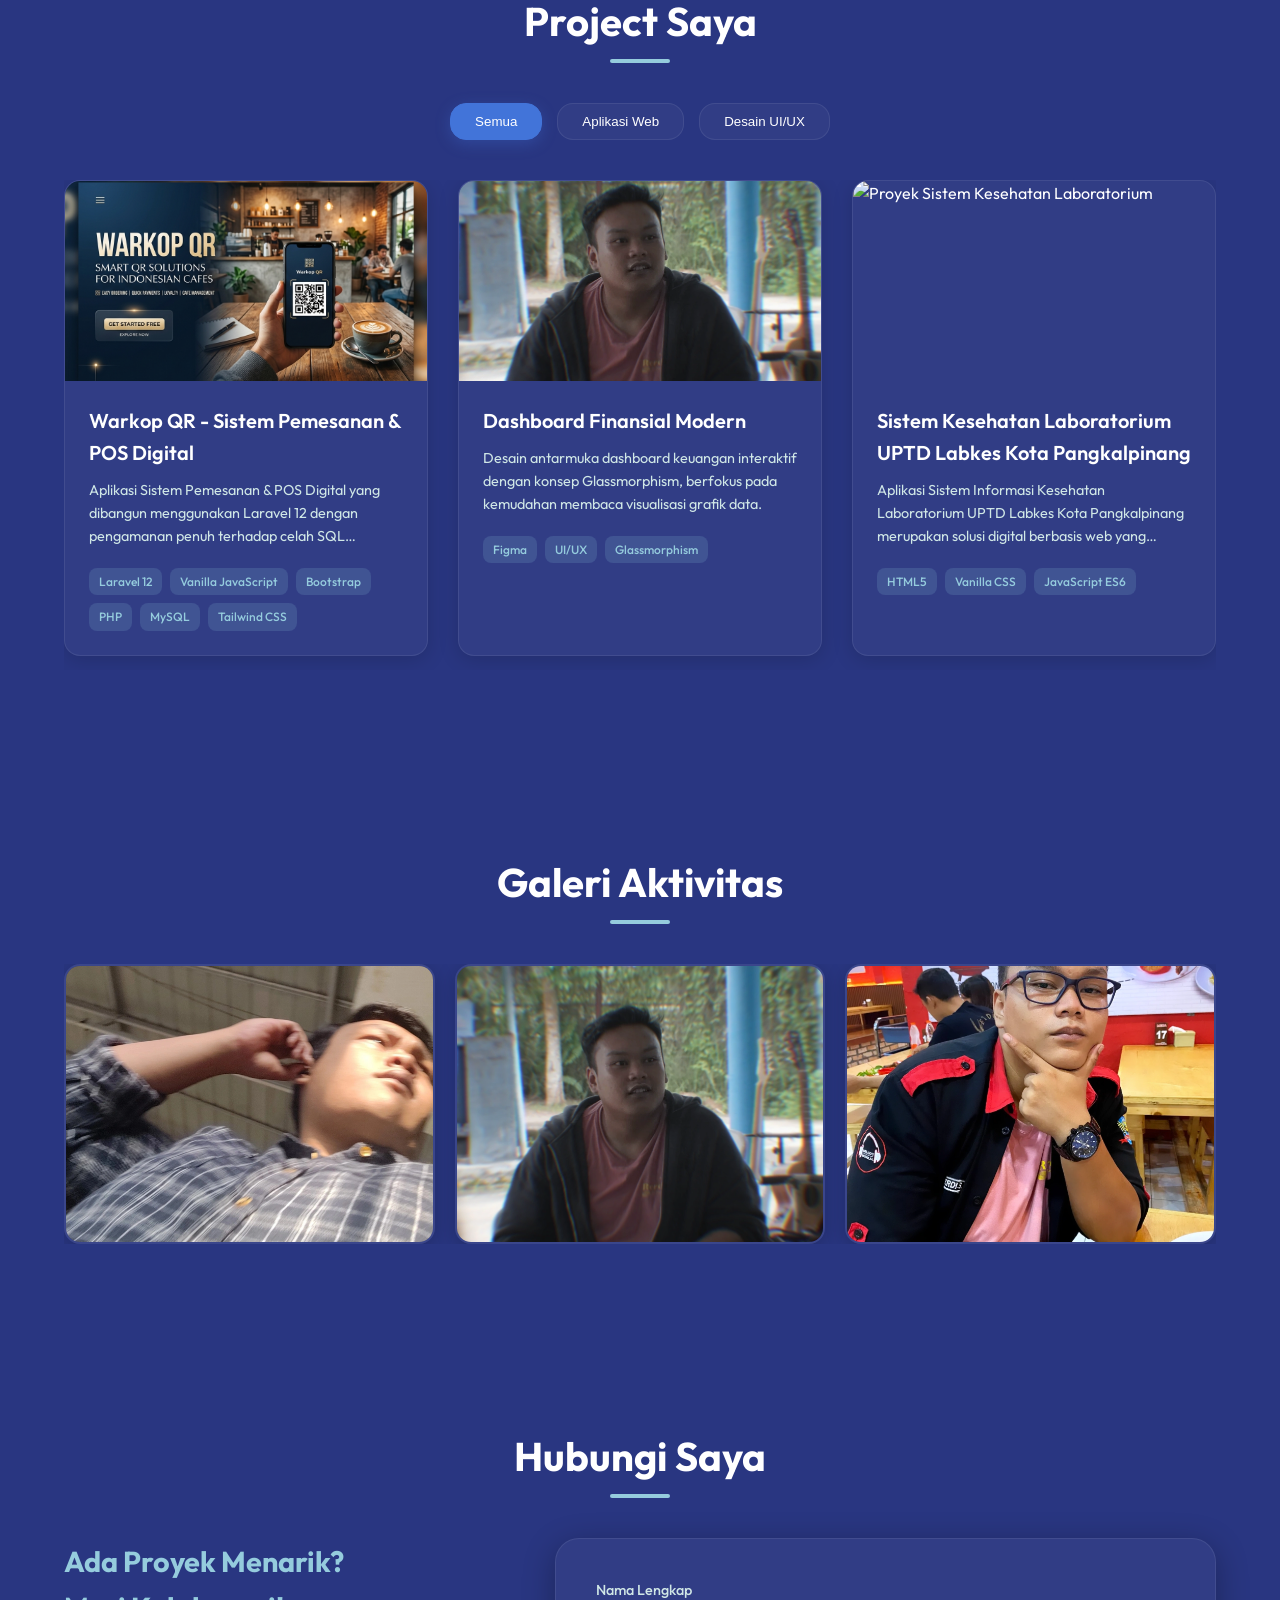
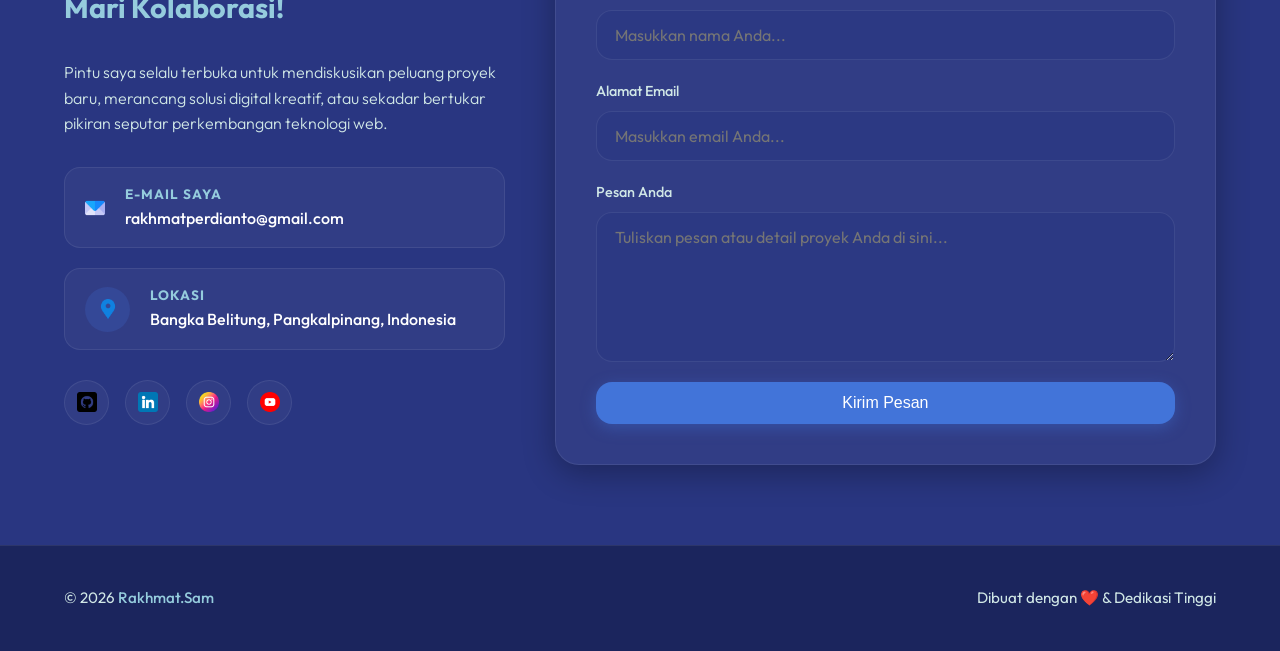
==== commit a9f55879: "memperbbarui  README.md 2" ====
--- a/index.html
+++ b/index.html
@@ -268,7 +268,7 @@
          ======================================================================== -->
     <section id="portfolio" class="section">
       <div class="container">
-        <h2 class="section-title">Portofolio Terkini</h2>
+        <h2 class="section-title">Project Saya</h2>
 
         <!-- Tombol Penyaring Kategori -->
         <div class="filter-container">
